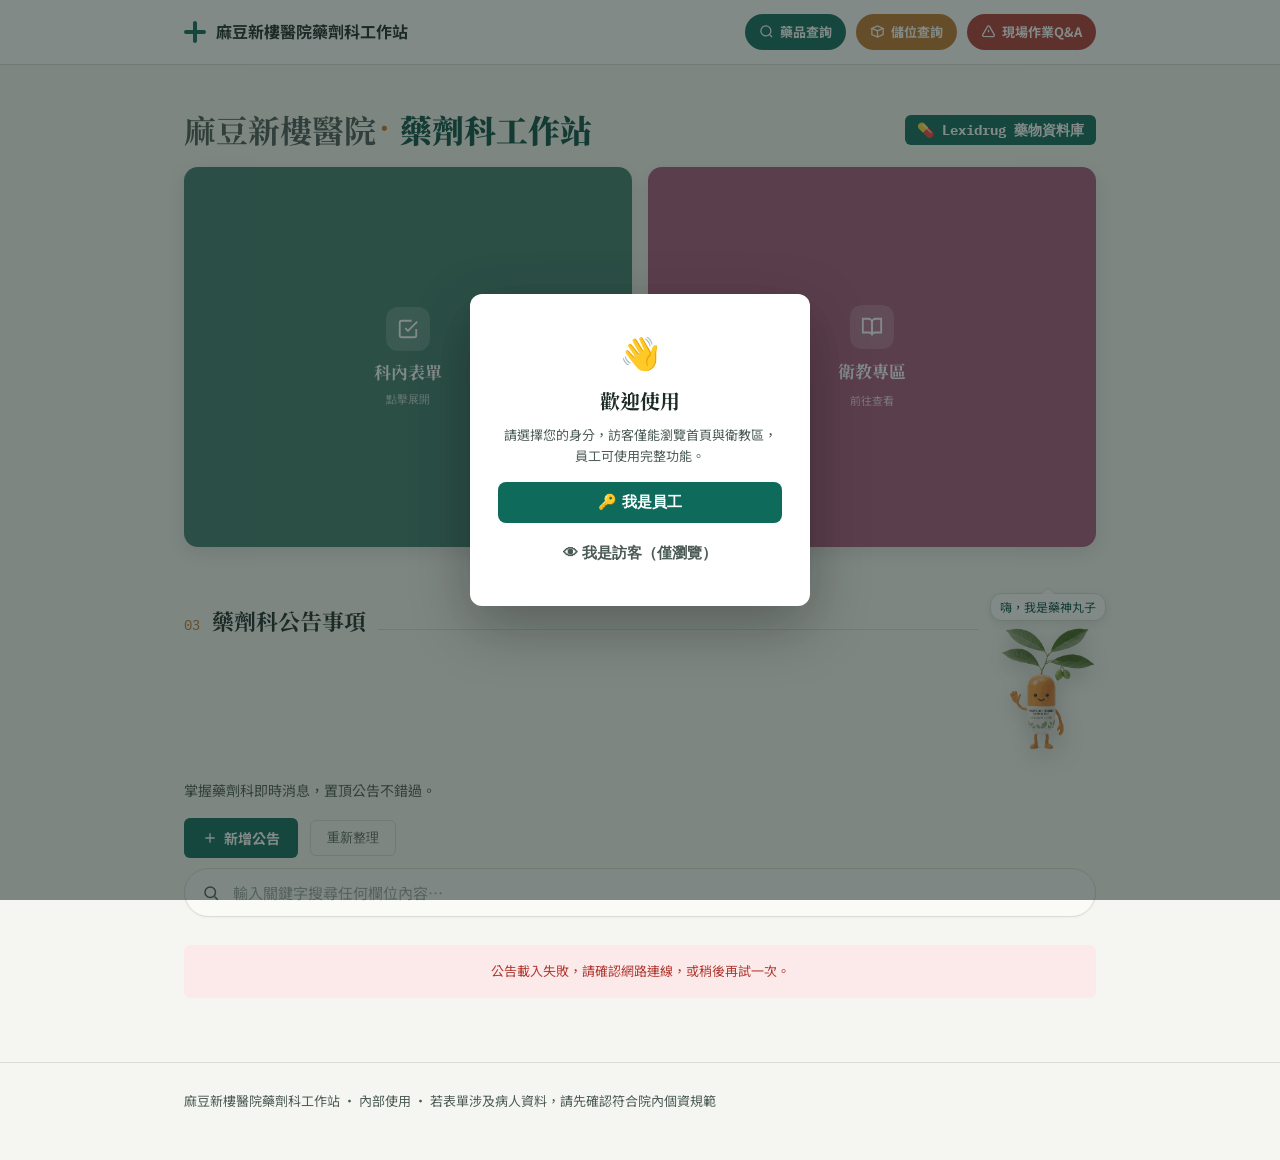
==== index.html @ 51553b19 "Add files via upload" ====
<!DOCTYPE html>
<html lang="zh-Hant">
<head>
<meta charset="UTF-8">
<meta name="viewport" content="width=device-width, initial-scale=1.0">
<meta name="format-detection" content="telephone=no, date=no, address=no, email=no, url=no">
<title>麻豆新樓醫院藥劑科工作站</title>
<link rel="stylesheet" href="styles.css">
<link rel="manifest" href="manifest.json">
<meta name="theme-color" content="#0A4F44">
<link rel="apple-touch-icon" href="images/apple-touch-icon.png">
<meta name="apple-mobile-web-app-capable" content="yes">
<meta name="apple-mobile-web-app-status-bar-style" content="black-translucent">
<meta name="apple-mobile-web-app-title" content="藥劑科工作站">
<style>
  .fda-marquee{
    display:flex; align-items:center; gap:12px;
    background:#fdecea; border:1px solid #f3b7ae; border-radius:8px;
    padding:8px 14px; margin:10px 0 4px; overflow:hidden;
  }
  .fda-marquee-label{
    flex:0 0 auto; font-weight:700; color:#b3261e; font-size:13px; white-space:nowrap;
  }
  .fda-marquee-track{
    flex:1 1 auto; overflow:hidden; position:relative; height:20px;
  }
  .fda-marquee-track ul{
    position:absolute; top:0; left:0; margin:0; padding:0; list-style:none;
    display:flex; gap:48px; white-space:nowrap;
    animation:fda-marquee-scroll 40s linear infinite;
  }
  .fda-marquee-track:hover ul{ animation-play-state:paused; }
  .fda-marquee-track ul li a{
    color:#8a1c17; text-decoration:none; font-size:13px;
  }
  .fda-marquee-track ul li a:hover{ text-decoration:underline; }
  @keyframes fda-marquee-scroll{
    from{ transform:translateX(0); }
    to{ transform:translateX(-50%); }
  }
</style>
</head>
<body>

<header class="topbar">
  <div class="wrap">
    <a class="brand" href="index.html"><span class="cross"></span>麻豆新樓醫院藥劑科工作站</a>
    <span id="staff-greeting-slot" class="staff-greeting" style="display:none;"></span>
    <div class="header-actions">
      <a class="drug-quicklink" id="btn-drug-lookup" href="https://rt01.sinlau.org.tw/sinlau/pgm/slh-out-mq/" target="_blank" rel="noopener">
        <svg viewBox="0 0 24 24" fill="none" stroke="currentColor" stroke-width="2"><circle cx="11" cy="11" r="8"/><path d="m21 21-4.3-4.3"/></svg>
        藥品查詢
      </a>
      <a class="drug-quicklink is-storage" id="btn-storage" href="storage.html">
        <svg viewBox="0 0 24 24" fill="none" stroke="currentColor" stroke-width="2"><path d="M3 7l9-4 9 4-9 4-9-4z"/><path d="M3 7v10l9 4 9-4V7"/><path d="M12 11v10"/></svg>
        儲位查詢
      </a>
      <a class="drug-quicklink is-abnormal" id="btn-abnormal" href="abnormal.html">
        <svg viewBox="0 0 24 24" fill="none" stroke="currentColor" stroke-width="2"><path d="M12 9v4M12 17h.01M10.3 3.9 2.9 17a2 2 0 0 0 1.7 3h14.8a2 2 0 0 0 1.7-3L13.7 3.9a2 2 0 0 0-3.4 0z"/></svg>
        現場作業Q&A
      </a>
    </div>
  </div>
</header>

<main>

  <div class="wrap">
    <section class="hero-simple">
      <div class="hero-row">
        <h1><span class="hero-hospital">麻豆新樓醫院</span><span class="hero-dept">藥劑科工作站</span></h1>
        <a class="visit-counter" href="https://online.lexi.com/lco/action/home" target="_blank" rel="noopener" style="text-decoration:none;">
          <span class="visit-count-badge">💊 Lexidrug 藥物資料庫</span>
        </a>
      </div>
    </section>

    <!-- ============ FDA藥品安全資訊跑馬燈 ============
         資料來源：Google試算表（Apps Script定期抓取FDA網站）→ 發布到網路的CSV
         抓不到資料時整條跑馬燈會自動隱藏，不影響網站其他功能 -->
    <div class="fda-marquee" id="fda-marquee" style="display:none;">
      <span class="fda-marquee-label">⚠️ 藥品安全資訊</span>
      <div class="fda-marquee-track" id="fda-marquee-track"></div>
    </div>

    <!-- ============ 兩個方塊：科內表單／衛教專區 ============ -->
    <div class="tile-row">
      <button class="tile tile-forms" type="button" data-target="panel-forms" aria-expanded="false" data-requires-auth="true">
        <span class="tile-icon">
          <svg viewBox="0 0 24 24" fill="none" stroke="currentColor" stroke-width="2"><path d="M9 11l3 3L22 4M21 12v7a2 2 0 0 1-2 2H5a2 2 0 0 1-2-2V5a2 2 0 0 1 2-2h11"/></svg>
        </span>
        <span class="tile-title">科內表單</span>
        <span class="tile-hint">點擊展開</span>
      </button>

      <a class="tile tile-edu" href="education.html">
        <span class="tile-icon">
          <svg viewBox="0 0 24 24" fill="none" stroke="currentColor" stroke-width="2"><path d="M2 3h6a4 4 0 0 1 4 4v14a3 3 0 0 0-3-3H2z"/><path d="M22 3h-6a4 4 0 0 0-4 4v14a3 3 0 0 1 3-3h7z"/></svg>
        </span>
        <span class="tile-title">衛教專區</span>
        <span class="tile-hint">前往查看</span>
      </a>
    </div>

    <!-- 表單展開內容 -->
    <div class="tile-panel" id="panel-forms">
      <div class="grid">

        <div class="label-card has-log">
          <div class="icon">
            <svg viewBox="0 0 24 24" fill="none" stroke="currentColor" stroke-width="2"><path d="M21 11.5a8.38 8.38 0 0 1-.9 3.8 8.5 8.5 0 0 1-7.6 4.7 8.38 8.38 0 0 1-3.8-.9L3 21l1.9-5.7a8.38 8.38 0 0 1-.9-3.8 8.5 8.5 0 0 1 4.7-7.6 8.38 8.38 0 0 1 3.8-.9h.5a8.48 8.48 0 0 1 8 8v.5z"/></svg>
          </div>
          <div class="code">RX-01</div>
          <h3>藥物諮詢紀錄表</h3>
          <p>同仁提供用藥諮詢後填寫，記錄諮詢對象、問題與回覆內容。</p>
          <div class="card-actions">
            <a class="go" href="https://forms.gle/pDDAyk1dwJnCvHm78" target="_blank" rel="noopener">前往填寫
              <svg viewBox="0 0 24 24" fill="none" stroke="currentColor" stroke-width="2"><path d="M5 12h14M13 5l7 7-7 7"/></svg>
            </a>
            <a class="go go-log" href="log-consult.html">查看紀錄
              <svg viewBox="0 0 24 24" fill="none" stroke="currentColor" stroke-width="2"><path d="M9 18l6-6-6-6"/></svg>
            </a>
          </div>
        </div>

        <div class="label-card is-alert has-log">
          <div class="icon">
            <svg viewBox="0 0 24 24" fill="none" stroke="currentColor" stroke-width="2"><path d="M12 9v4M12 17h.01M10.3 3.9 2.9 17a2 2 0 0 0 1.7 3h14.8a2 2 0 0 0 1.7-3L13.7 3.9a2 2 0 0 0-3.4 0z"/></svg>
          </div>
          <div class="code">RX-02</div>
          <h3>調劑錯誤紀錄表</h3>
          <p>發生調劑錯誤或近似錯誤時填寫，作為根因分析與品質改善依據。</p>
          <div class="card-actions">
            <a class="go" href="https://forms.gle/5qyMzTSzCH9EYGpR9" target="_blank" rel="noopener">前往填寫
              <svg viewBox="0 0 24 24" fill="none" stroke="currentColor" stroke-width="2"><path d="M5 12h14M13 5l7 7-7 7"/></svg>
            </a>
            <a class="go go-log" href="log-error.html">查看紀錄
              <svg viewBox="0 0 24 24" fill="none" stroke="currentColor" stroke-width="2"><path d="M9 18l6-6-6-6"/></svg>
            </a>
          </div>
        </div>

        <div class="label-card has-log">
          <div class="icon">
            <svg viewBox="0 0 24 24" fill="none" stroke="currentColor" stroke-width="2"><path d="M9 11l3 3L22 4M21 12v7a2 2 0 0 1-2 2H5a2 2 0 0 1-2-2V5a2 2 0 0 1 2-2h11"/></svg>
          </div>
          <div class="code">RX-03</div>
          <h3>5S 查核表</h3>
          <p>整理、整頓、清掃、清潔、素養每週稽核，逐項打勾並留下缺失紀錄。</p>
          <div class="card-actions">
            <a class="go" href="https://script.google.com/macros/s/AKfycbyfIEH6deOB7LDo4VHco4_-dnujfGDbv1u-muvNf2UWjcwqGm9yecFdCjzBj5H1OMlKfQ/exec" target="_blank" rel="noopener">前往填寫
              <svg viewBox="0 0 24 24" fill="none" stroke="currentColor" stroke-width="2"><path d="M5 12h14M13 5l7 7-7 7"/></svg>
            </a>
            <a class="go go-log" href="log-5s.html">查看紀錄
              <svg viewBox="0 0 24 24" fill="none" stroke="currentColor" stroke-width="2"><path d="M9 18l6-6-6-6"/></svg>
            </a>
            <a class="go go-admin" href="https://script.google.com/macros/s/AKfycbyfIEH6deOB7LDo4VHco4_-dnujfGDbv1u-muvNf2UWjcwqGm9yecFdCjzBj5H1OMlKfQ/exec?page=admin" target="_blank" rel="noopener">🖼️ 管理區域圖</a>
          </div>
        </div>

        <div class="label-card has-log">
          <div class="icon">
            <svg viewBox="0 0 24 24" fill="none" stroke="currentColor" stroke-width="2"><path d="M12 9v4M12 17h.01M10.3 3.9 2.9 17a2 2 0 0 0 1.7 3h14.8a2 2 0 0 0 1.7-3L13.7 3.9a2 2 0 0 0-3.4 0z"/></svg>
          </div>
          <div class="code">RX-04</div>
          <h3>疑義處方 PBL</h3>
          <p>發現疑義處方時填寫，記錄問題描述、與醫師討論過程及最終處理結果。</p>
          <div class="card-actions">
            <a class="go" href="https://forms.gle/PiHuKXTNsipkLEkXA" target="_blank" rel="noopener">前往填寫
              <svg viewBox="0 0 24 24" fill="none" stroke="currentColor" stroke-width="2"><path d="M5 12h14M13 5l7 7-7 7"/></svg>
            </a>
            <a class="go go-log" href="log-pbl.html">查看紀錄
              <svg viewBox="0 0 24 24" fill="none" stroke="currentColor" stroke-width="2"><path d="M9 18l6-6-6-6"/></svg>
            </a>
          </div>
        </div>

      </div>

      <div class="forms-panel-footer" style="text-align:center; margin-top:14px;">
        <a class="go go-admin" href="https://script.google.com/macros/s/AKfycbwIgwywg7ecUkvuBiqOk8c4w8ueBPYk27EouqIHkrRSG7Ze8Z6B1mpn-c28BsjClh1C/exec" target="_blank" rel="noopener">📊 月報管理</a>
      </div>
    </div>

    <!-- ============ 藥劑科公告事項（全院共享，時間序） ============ -->
    <section class="announce">
      <div class="section-head">
        <span class="num">03</span>
        <h2>藥劑科公告事項</h2>
        <span class="rule"></span>
        <div class="mascot-float" id="mascot-float">
          <span class="mascot-speech">嗨，我是藥神丸子</span>
          <img id="mascot-img" src="images/yao-shen-wan.png" alt="藥神丸吉祥物，點一下跟我打招呼" loading="lazy" role="button" tabindex="0">
        </div>
      </div>

      <p class="announce-tagline">掌握藥劑科即時消息，置頂公告不錯過。<span class="announce-stats" id="announce-stats"></span></p>

      <div class="announce-actions">
        <a class="announce-add-btn" href="https://forms.gle/kUX38uAgRRcqjGCy5" target="_blank" rel="noopener">
          <svg viewBox="0 0 24 24" fill="none" stroke="currentColor" stroke-width="2"><path d="M12 5v14M5 12h14"/></svg>
          新增公告
        </a>
        <button class="announce-refresh" id="announce-refresh" type="button">重新整理</button>
      </div>

      <div class="announce-search-wrap">
        <svg class="announce-search-icon" viewBox="0 0 24 24" fill="none" stroke="currentColor" stroke-width="2" aria-hidden="true"><circle cx="11" cy="11" r="7"/><path d="m21 21-4.3-4.3"/></svg>
        <input type="text" class="announce-search-input" id="announce-search" placeholder="輸入關鍵字搜尋任何欄位內容…" autocomplete="off" aria-label="搜尋公告">
        <button type="button" class="announce-search-clear" id="announce-search-clear" aria-label="清除搜尋" style="display:none;">
          <svg viewBox="0 0 24 24" fill="none" stroke="currentColor" stroke-width="2"><path d="M18 6 6 18M6 6l12 12"/></svg>
        </button>
      </div>
      <p class="announce-search-result" id="announce-search-result" style="display:none;"></p>

      <div class="announce-list" id="announce-list"></div>
      <div class="announce-toggle-wrap" id="announce-toggle-wrap"></div>
      <div class="announce-ended-wrap" id="announce-ended-wrap"></div>
      <p class="announce-empty" id="announce-empty" style="display:none;">目前還沒有公告。</p>
      <p class="announce-error" id="announce-error" style="display:none;">公告載入失敗，請確認網路連線，或稍後再試一次。</p>
    </section>

  </div>

</main>

<div class="edu-lightbox" id="edu-lightbox" role="dialog" aria-modal="true" aria-hidden="true">
  <button type="button" class="edu-lightbox-close" id="edu-lightbox-close" aria-label="關閉放大圖片">
    <svg viewBox="0 0 24 24" fill="none" stroke="currentColor" stroke-width="2"><path d="M18 6 6 18M6 6l12 12"/></svg>
  </button>
  <img id="edu-lightbox-img" src="" alt="">
</div>

<div class="announce-modal" id="announce-modal" role="dialog" aria-modal="true" aria-hidden="true">
  <div class="announce-modal-card">
    <button type="button" class="announce-modal-close" id="announce-modal-close" aria-label="關閉">
      <svg viewBox="0 0 24 24" fill="none" stroke="currentColor" stroke-width="2"><path d="M18 6 6 18M6 6l12 12"/></svg>
    </button>
    <span class="announce-modal-pin" id="announce-modal-pin" style="display:none;">📌 置頂</span>
    <div class="announce-modal-date" id="announce-modal-date"></div>
    <h3 class="announce-modal-title" id="announce-modal-title"></h3>
    <p class="announce-modal-body" id="announce-modal-body"></p>
    <div class="announce-modal-attachments" id="announce-modal-attachments"></div>
  </div>
</div>

<footer>
  <div class="wrap">麻豆新樓醫院藥劑科工作站 · 內部使用 · 若表單涉及病人資料，請先確認符合院內個資規範</div>
</footer>

<script src="auth.js"></script>
<script>
showEntryGate();
</script>
<script>
document.querySelectorAll('.tile[data-target]').forEach(function(tile){
  tile.addEventListener('click', function(){
    function openThisPanel(){
      var targetId = tile.getAttribute('data-target');
      var panel = document.getElementById(targetId);
      var isOpen = panel.classList.contains('is-open');
      document.querySelectorAll('.tile-panel').forEach(function(p){ p.classList.remove('is-open'); });
      document.querySelectorAll('.tile').forEach(function(t){ t.setAttribute('aria-expanded','false'); t.classList.remove('is-active'); });
      if(!isOpen){
        panel.classList.add('is-open');
        tile.setAttribute('aria-expanded','true');
        tile.classList.add('is-active');
      }
    }
    if(tile.getAttribute('data-requires-auth') === 'true'){
      requireStaffAuth(openThisPanel);
    }else{
      openThisPanel();
    }
  });
});

/* 頂部三個快捷按鈕（藥品查詢／儲位查詢／現場作業Q&A）都需要通行碼 */
['btn-drug-lookup','btn-storage','btn-abnormal'].forEach(function(id){
  var el = document.getElementById(id);
  if(!el) return;
  el.addEventListener('click', function(e){
    e.preventDefault();
    var href = el.getAttribute('href');
    var target = el.getAttribute('target');
    requireStaffAuth(function(){
      if(target === '_blank'){
        window.open(href, '_blank', 'noopener');
      }else{
        window.location.href = href;
      }
    });
  });
});

/* ============================================================
   藥劑科公告事項（全院共享版）
   ------------------------------------------------------------
   資料來源：Google 表單 → 自動產生的 Google 試算表 → 發布到網路的 CSV
   設定方式請見 README「維護藥劑科公告事項」章節
   ============================================================ */

var ANNOUNCE_CSV_URL = "https://docs.google.com/spreadsheets/d/e/2PACX-1vSDyDx-xoyDZ55NYAEzU8YfJwhbmt_ZHFH7mxtEZtGibYsZeLBYc2nIyaOr36boyk1dZLtxMSLAFSWJ/pub?output=csv";

function parseCSV(text){
  var rows = [];
  var row = [];
  var field = '';
  var inQuotes = false;
  for(var i = 0; i < text.length; i++){
    var c = text[i];
    if(inQuotes){
      if(c === '"'){
        if(text[i+1] === '"'){ field += '"'; i++; }
        else{ inQuotes = false; }
      }else{
        field += c;
      }
    }else{
      if(c === '"'){ inQuotes = true; }
      else if(c === ','){ row.push(field); field = ''; }
      else if(c === '\n'){ row.push(field); rows.push(row); row = []; field = ''; }
      else if(c === '\r'){ /* skip */ }
      else{ field += c; }
    }
  }
  if(field.length > 0 || row.length > 0){ row.push(field); rows.push(row); }
  return rows.filter(function(r){ return r.some(function(cell){ return cell.trim() !== ''; }); });
}

function escapeHtml(str){
  return String(str).replace(/[&<>"']/g, function(s){
    return {'&':'&amp;','<':'&lt;','>':'&gt;','"':'&quot;',"'":'&#39;'}[s];
  });
}

/* Google 表單的時間戳記格式為「2026/7/11 下午 4:17:41」，
   JavaScript 內建的 Date 解析看不懂中文的上午/下午，會直接判定成無效日期。
   這個函式專門處理這種格式，回傳可以用來比較大小的毫秒數；若格式不符，退回原生解析當備援。 */
function parseZhTimestamp(str){
  if(!str) return 0;
  var s = String(str).trim();
  var m = s.match(/^(\d{4})\/(\d{1,2})\/(\d{1,2})\s+(上午|下午)\s*(\d{1,2}):(\d{2}):(\d{2})$/);
  if(m){
    var year = +m[1], month = +m[2], day = +m[3], ampm = m[4];
    var hour = +m[5], min = +m[6], sec = +m[7];
    if(ampm === '下午' && hour < 12) hour += 12;
    if(ampm === '上午' && hour === 12) hour = 0;
    return new Date(year, month - 1, day, hour, min, sec).getTime();
  }
  var fallback = new Date(s).getTime();
  return isNaN(fallback) ? 0 : fallback;
}

function formatTimestamp(raw){
  var ms = parseZhTimestamp(raw);
  if(!ms) return raw;
  var d = new Date(ms);
  var y = d.getFullYear();
  var m = String(d.getMonth()+1).padStart(2,'0');
  var day = String(d.getDate()).padStart(2,'0');
  var hh = String(d.getHours()).padStart(2,'0');
  var mm = String(d.getMinutes()).padStart(2,'0');
  return y+'/'+m+'/'+day+' '+hh+':'+mm;
}

function renderAnnouncements(rows){
  var listEl = document.getElementById('announce-list');
  var emptyEl = document.getElementById('announce-empty');
  var errorEl = document.getElementById('announce-error');
  var toggleWrap = document.getElementById('announce-toggle-wrap');
  errorEl.style.display = 'none';

  // 用欄位標題文字動態找出每一欄的位置，不依賴固定順序，
  // 這樣以後表單題目順序被調整，網站也不會抓錯資料。
  var headerRow = rows[0] || [];
  function findCol(keyword, fallbackIndex){
    for(var i = 0; i < headerRow.length; i++){
      if((headerRow[i] || '').indexOf(keyword) > -1) return i;
    }
    return fallbackIndex;
  }
  var colTitle = findCol('標題', 1);
  var colBody = findCol('內容', 2);
  var colPinned = findCol('置頂', 3);
  var colAttachment = (function(){
    for(var i = 0; i < headerRow.length; i++){
      var h = headerRow[i] || '';
      // 「上傳檔案或圖片」這種欄位才是真正存放連結的欄位；
      // 「需要上傳檔案或圖片嗎？」只是是非題，要排除掉（用「嗎」字判斷）。
      if((h.indexOf('附件') > -1 || h.indexOf('檔案') > -1 || h.indexOf('圖片') > -1) && h.indexOf('嗎') === -1){
        return i;
      }
    }
    return 4;
  })();
  var colEnded = findCol('結束', -1);

  var dataRows = rows.slice(1);
  var items = dataRows.map(function(r){
    var pinRaw = (r[colPinned] || '').trim();
    var isPinned = pinRaw === '是' || pinRaw.toLowerCase() === 'yes' || pinRaw.toLowerCase() === 'true';
    var attachmentRaw = (r[colAttachment] || '').trim();
    // 結束公告是打勾題，Google表單勾選後會存成選項文字（非空字串），沒勾就是空白
    var isEnded = colEnded > -1 && (r[colEnded] || '').trim() !== '';
    // 搜尋用文字：把這一列所有欄位（含表單裡任何額外欄位）都串起來，
    // 這樣「搜尋任何欄位內容」才是真的涵蓋整列資料，不只有標題跟內容。
    var searchText = r.join(' ').toLowerCase();
    return { ts: r[0] || '', title: r[colTitle] || '', body: r[colBody] || '', pinned: isPinned, attachment: attachmentRaw, ended: isEnded, searchText: searchText };
  }).filter(function(item){ return item.title.trim() !== ''; });

  items.sort(function(a,b){
    if(a.pinned !== b.pinned) return a.pinned ? -1 : 1;
    return parseZhTimestamp(b.ts) - parseZhTimestamp(a.ts);
  });

  // allItems 保留完整、未過濾的清單：彈窗放大功能是靠這份清單的索引找資料，
  // 不管目前搜尋框有沒有在過濾畫面上顯示的卡片，索引都要對得上這份清單。
  window.ANNOUNCE_ITEMS = items;

  if(items.length === 0){
    listEl.innerHTML = '';
    emptyEl.style.display = 'block';
    toggleWrap.innerHTML = '';
    var endedWrapElEmpty = document.getElementById('announce-ended-wrap');
    if(endedWrapElEmpty) endedWrapElEmpty.innerHTML = '';
    var statsElEmpty = document.getElementById('announce-stats');
    if(statsElEmpty) statsElEmpty.textContent = '';
    var searchResultElEmpty = document.getElementById('announce-search-result');
    if(searchResultElEmpty) searchResultElEmpty.style.display = 'none';
    return;
  }
  emptyEl.style.display = 'none';

  applyAnnounceSearch();
}

/* 依目前搜尋框關鍵字，從完整清單(window.ANNOUNCE_ITEMS)過濾後重新畫出公告列表。
   搜尋框變動、或每次重新整理拿到新資料後，都會呼叫這個函式。 */
function applyAnnounceSearch(){
  var allItems = window.ANNOUNCE_ITEMS || [];
  var searchInput = document.getElementById('announce-search');
  var clearBtn = document.getElementById('announce-search-clear');
  var resultEl = document.getElementById('announce-search-result');
  var keyword = searchInput ? searchInput.value.trim().toLowerCase() : '';

  if(clearBtn) clearBtn.style.display = keyword ? 'inline-flex' : 'none';

  var items = keyword === '' ? allItems : allItems.filter(function(i){ return i.searchText.indexOf(keyword) > -1; });

  if(resultEl){
    if(keyword === ''){
      resultEl.style.display = 'none';
    }else{
      resultEl.style.display = 'block';
      resultEl.textContent = items.length > 0 ? ('找到 ' + items.length + ' 則符合「' + searchInput.value.trim() + '」的公告') : ('沒有找到符合「' + searchInput.value.trim() + '」的公告');
    }
  }

  var listEl = document.getElementById('announce-list');
  var toggleWrap = document.getElementById('announce-toggle-wrap');
  var endedWrapEl = document.getElementById('announce-ended-wrap');
  if(items.length === 0){
    listEl.innerHTML = '';
    toggleWrap.innerHTML = '';
    if(endedWrapEl) endedWrapEl.innerHTML = '';
    return;
  }
  renderAnnounceList(items, keyword !== '');
}

/* 實際畫出公告卡片、展開按鈕、已結束公告區塊。
   items 是「目前要顯示」的清單（可能是全部，也可能是搜尋後過濾的結果），
   但每張卡片的 data-announce-index 一律用 window.ANNOUNCE_ITEMS（完整清單）的索引，
   這樣點卡片放大時，openAnnounceModal 才找得到正確的那一則。 */
function renderAnnounceList(items, isSearching){
  var allItems = window.ANNOUNCE_ITEMS || items;
  var listEl = document.getElementById('announce-list');
  var toggleWrap = document.getElementById('announce-toggle-wrap');

  var statsEl = document.getElementById('announce-stats');
  if(statsEl && !isSearching){
    var pinnedCount = items.filter(function(i){ return i.pinned; }).length;
    statsEl.textContent = '共' + items.length + '則、置頂' + pinnedCount + '則';
  }

  // 搜尋時直接把符合的結果全部顯示出來（不分頁），方便找到就好；
  // 沒有在搜尋時才維持原本「只顯示前10則＋顯示全部按鈕」的邏輯。
  var LIMIT = 10;
  var activeItems = items.filter(function(i){ return !i.ended; });
  var endedItems = items.filter(function(i){ return i.ended; });
  var visibleItems = isSearching ? activeItems : activeItems.slice(0, LIMIT);
  var hiddenItems = isSearching ? [] : activeItems.slice(LIMIT);

  /* 從 Google 雲端硬碟分享連結取出檔案 ID，轉換成縮圖網址 */
  function driveFileId(url){
    var m = url.match(/[?&]id=([a-zA-Z0-9_-]+)/) || url.match(/\/file\/d\/([a-zA-Z0-9_-]+)/);
    return m ? m[1] : null;
  }

  function attachmentHtml(attachment){
    if(!attachment) return '';
    var links = attachment.split(',').map(function(s){ return s.trim(); }).filter(function(s){ return s !== ''; });
    if(links.length === 0) return '';

    var linksHtml = links.map(function(url, i){
      var label = links.length > 1 ? ('📎 附件 ' + (i + 1)) : '📎 查看附件';
      var fileId = driveFileId(url);
      if(!fileId){
        return '<a href="' + escapeHtml(url) + '" target="_blank" rel="noopener" class="announce-attachment">' + label + '</a>';
      }
      var thumbUrl = 'https://drive.google.com/thumbnail?id=' + fileId + '&sz=w800';
      // 先嘗試當圖片縮圖顯示；如果載入失敗（代表不是圖片檔），onerror 會呼叫 handleAttachmentImgError 換成原本的「查看附件」按鈕
      return '<span class="announce-attachment-wrap">' +
        '<img src="' + escapeHtml(thumbUrl) + '" alt="公告附件圖片，點擊放大" class="announce-attachment-thumb" loading="lazy" ' +
          'data-fallback-url="' + escapeHtml(url) + '" data-fallback-label="' + escapeHtml(label) + '" ' +
          'onerror="handleAttachmentImgError(this)">' +
      '</span>';
    }).join('');
    return '<div class="announce-attachments">' + linksHtml + '</div>';
  }

  function handleAttachmentImgError(img){
    var url = img.getAttribute('data-fallback-url');
    var label = img.getAttribute('data-fallback-label');
    var a = document.createElement('a');
    a.href = url;
    a.target = '_blank';
    a.rel = 'noopener';
    a.className = 'announce-attachment';
    a.textContent = label;
    var wrap = img.closest('.announce-attachment-wrap');
    (wrap || img).replaceWith(a);
  }
  // 讓這兩個函式可以被 inline onerror 屬性、以及公告放大彈窗的程式碼呼叫到
  window.attachmentHtml = attachmentHtml;
  window.handleAttachmentImgError = handleAttachmentImgError;

  function itemHtml(item, idx){
    return '<div class="announce-item' + (item.pinned ? ' is-pinned' : '') + (item.ended ? ' is-ended' : '') + '" data-announce-index="' + idx + '" tabindex="0" role="button" aria-label="點擊查看完整公告內容">' +
      (item.pinned ? '<span class="announce-pin-badge">📌 置頂</span>' : '') +
      (item.ended ? '<span class="announce-ended-badge">已結束</span>' : '') +
      '<div class="announce-date">' + formatTimestamp(item.ts) + '</div>' +
      '<div class="announce-title">' + escapeHtml(item.title) + '</div>' +
      (item.body ? '<div class="announce-body">' + escapeHtml(item.body) + '</div>' : '') +
      attachmentHtml(item.attachment) +
    '</div>';
  }

  listEl.innerHTML = visibleItems.map(function(item){ return itemHtml(item, allItems.indexOf(item)); }).join('') +
    (hiddenItems.length > 0 ? '<div class="announce-hidden" id="announce-hidden">' + hiddenItems.map(function(item){ return itemHtml(item, allItems.indexOf(item)); }).join('') + '</div>' : '');

  if(hiddenItems.length > 0){
    toggleWrap.innerHTML = '<button class="announce-toggle" id="announce-toggle-btn" type="button">顯示全部 ' + activeItems.length + ' 則公告</button>';
    document.getElementById('announce-toggle-btn').addEventListener('click', function(){
      var hiddenEl = document.getElementById('announce-hidden');
      var isOpen = hiddenEl.classList.contains('is-open');
      hiddenEl.classList.toggle('is-open');
      this.textContent = isOpen ? ('顯示全部 ' + activeItems.length + ' 則公告') : '收合公告';
    });
  }else{
    toggleWrap.innerHTML = '';
  }

  var endedWrapEl = document.getElementById('announce-ended-wrap');
  if(endedWrapEl){
    if(endedItems.length > 0){
      endedWrapEl.innerHTML =
        '<button class="announce-toggle announce-toggle-ended" id="announce-ended-btn" type="button">顯示已結束的公告（' + endedItems.length + ' 則）</button>' +
        '<div class="announce-ended-list" id="announce-ended-list">' +
          endedItems.map(function(item){ return itemHtml(item, allItems.indexOf(item)); }).join('') +
        '</div>';
      document.getElementById('announce-ended-btn').addEventListener('click', function(){
        var endedListEl = document.getElementById('announce-ended-list');
        var isOpen = endedListEl.classList.contains('is-open');
        endedListEl.classList.toggle('is-open');
        this.textContent = isOpen ? ('顯示已結束的公告（' + endedItems.length + ' 則）') : '收合已結束的公告';
      });
    }else{
      endedWrapEl.innerHTML = '';
    }
  }
}

function loadAnnouncements(){
  var listEl = document.getElementById('announce-list');
  var errorEl = document.getElementById('announce-error');
  var emptyEl = document.getElementById('announce-empty');

  if(!ANNOUNCE_CSV_URL || ANNOUNCE_CSV_URL.indexOf('REPLACE_WITH') === 0){
    emptyEl.style.display = 'none';
    listEl.innerHTML = '';
    errorEl.textContent = '尚未設定公告資料來源，請依 README 說明完成 Google 表單與試算表設定。';
    errorEl.style.display = 'block';
    return;
  }

  fetch(ANNOUNCE_CSV_URL + (ANNOUNCE_CSV_URL.indexOf('?') > -1 ? '&' : '?') + '_=' + Date.now())
    .then(function(res){
      if(!res.ok) throw new Error('network');
      return res.text();
    })
    .then(function(text){
      renderAnnouncements(parseCSV(text));
    })
    .catch(function(){
      listEl.innerHTML = '';
      emptyEl.style.display = 'none';
      errorEl.style.display = 'block';
    });
}

document.getElementById('announce-refresh').addEventListener('click', loadAnnouncements);
loadAnnouncements();

/* 公告搜尋欄：輸入時即時過濾（用短暫延遲避免每打一個字就重畫整個列表） */
(function(){
  var searchInput = document.getElementById('announce-search');
  var clearBtn = document.getElementById('announce-search-clear');
  if(!searchInput) return;
  var debounceTimer = null;
  searchInput.addEventListener('input', function(){
    clearTimeout(debounceTimer);
    debounceTimer = setTimeout(applyAnnounceSearch, 150);
  });
  if(clearBtn){
    clearBtn.addEventListener('click', function(){
      searchInput.value = '';
      applyAnnounceSearch();
      searchInput.focus();
    });
  }
})();

/* 公告附件縮圖：點擊可以放大檢視，點空白處／關閉鈕／Esc 都能關閉 */
var eduLightbox = document.getElementById('edu-lightbox');
var eduLightboxImg = document.getElementById('edu-lightbox-img');
var eduLightboxClose = document.getElementById('edu-lightbox-close');

function openEduLightbox(img){
  eduLightboxImg.src = img.src;
  eduLightboxImg.alt = img.alt || '';
  eduLightbox.classList.add('is-open');
  eduLightbox.setAttribute('aria-hidden', 'false');
  document.body.style.overflow = 'hidden';
}
function closeEduLightbox(){
  eduLightbox.classList.remove('is-open');
  eduLightbox.setAttribute('aria-hidden', 'true');
  document.body.style.overflow = '';
  eduLightboxImg.src = '';
}

document.addEventListener('click', function(e){
  var img = e.target.closest('.announce-attachment-thumb');
  if(img){ openEduLightbox(img); }
});
eduLightboxClose.addEventListener('click', closeEduLightbox);
eduLightbox.addEventListener('click', function(e){
  if(e.target === eduLightbox){ closeEduLightbox(); }
});
document.addEventListener('keydown', function(e){
  if(e.key === 'Escape' && eduLightbox.classList.contains('is-open')){ closeEduLightbox(); }
});

/* 公告事項：點卡片可以放大看完整內容（點縮圖或查看附件連結時不觸發，維持原本行為） */
var announceModal = document.getElementById('announce-modal');
var announceModalClose = document.getElementById('announce-modal-close');

function openAnnounceModal(idx){
  var item = (window.ANNOUNCE_ITEMS || [])[idx];
  if(!item) return;
  document.getElementById('announce-modal-pin').style.display = item.pinned ? 'inline-flex' : 'none';
  document.getElementById('announce-modal-date').textContent = formatTimestamp(item.ts);
  document.getElementById('announce-modal-title').textContent = item.title;
  var bodyEl = document.getElementById('announce-modal-body');
  bodyEl.textContent = item.body || '';
  bodyEl.style.display = item.body ? 'block' : 'none';
  document.getElementById('announce-modal-attachments').innerHTML = attachmentHtmlForModal(item.attachment);
  announceModal.classList.add('is-open');
  announceModal.setAttribute('aria-hidden', 'false');
  document.body.style.overflow = 'hidden';
}
function closeAnnounceModal(){
  announceModal.classList.remove('is-open');
  announceModal.setAttribute('aria-hidden', 'true');
  document.body.style.overflow = '';
}
/* 彈窗裡的附件用原本網站已有的 attachmentHtml 邏輯（renderAnnouncements 內定義），
   這裡另外包一層以防該函式尚未定義（例如公告資料還沒載入完成） */
function attachmentHtmlForModal(attachment){
  return (window.attachmentHtml && attachment) ? window.attachmentHtml(attachment) : '';
}

document.addEventListener('click', function(e){
  if(e.target.closest('.announce-attachment-thumb, .announce-attachment')) return;
  var card = e.target.closest('.announce-item');
  if(card){ openAnnounceModal(+card.getAttribute('data-announce-index')); }
});
document.addEventListener('keydown', function(e){
  if(e.key === 'Enter' && document.activeElement && document.activeElement.classList.contains('announce-item')){
    openAnnounceModal(+document.activeElement.getAttribute('data-announce-index'));
  }
});
announceModalClose.addEventListener('click', closeAnnounceModal);
announceModal.addEventListener('click', function(e){
  if(e.target === announceModal){ closeAnnounceModal(); }
});
document.addEventListener('keydown', function(e){
  if(e.key === 'Escape' && announceModal.classList.contains('is-open')){ closeAnnounceModal(); }
});

/* 藥神丸子：點一下（或用鍵盤 Enter/空白鍵）搖擺一下打招呼 */
(function(){
  var mascotWrap = document.getElementById('mascot-float');
  var mascotImg = document.getElementById('mascot-img');
  if(!mascotWrap || !mascotImg) return;
  var mascotSpeechEl = mascotWrap.querySelector('.mascot-speech');
  var mascotMessages = ['嗨，我是藥神丸子','記得洗手，才安心 🧼','公告別忘了看一下喔','辛苦了，喝口水吧','按時吃藥，健康久久','有問題找我，別客氣'];
  var mascotMsgIndex = 0;
  function playWiggle(){
    mascotWrap.classList.remove('is-clicked');
    void mascotWrap.offsetWidth; /* 強制重新觸發動畫 */
    mascotWrap.classList.add('is-clicked');
    if(mascotSpeechEl){
      mascotMsgIndex = (mascotMsgIndex + 1) % mascotMessages.length;
      mascotSpeechEl.textContent = mascotMessages[mascotMsgIndex];
    }
  }
  mascotWrap.addEventListener('animationend', function(e){
    if(e.target === mascotImg) mascotWrap.classList.remove('is-clicked');
  });
  mascotImg.addEventListener('click', playWiggle);
  mascotImg.addEventListener('keydown', function(e){
    if(e.key === 'Enter' || e.key === ' '){
      e.preventDefault();
      playWiggle();
    }
  });
})();
</script>

<script>
/* FDA藥品安全資訊跑馬燈：讀取Apps Script發布的CSV，抓不到資料就整條隱藏 */
(function(){
  var FDA_CSV_URL = "https://docs.google.com/spreadsheets/d/e/2PACX-1vREd-6qpMumse0QFqi4CSqT9eUo0kupqvjzP-9ZZNTmhsttR--B8AI-y0pvilT92f_3ABldYbo-RO0i/pub?gid=406018548&single=true&output=csv";

  if(!FDA_CSV_URL || FDA_CSV_URL.indexOf('PUT_') === 0) return; // 還沒設定網址，先不執行

  fetch(FDA_CSV_URL)
    .then(function(res){ return res.text(); })
    .then(function(text){
      var items = parseFdaCsv(text);
      if(items.length === 0) return;

      var track = document.getElementById('fda-marquee-track');
      var itemsHtml = items.map(function(it){
        // FDA的連結是直接下載PDF/Word檔案，改用Google文件檢視器包一層，
        // 點擊後在瀏覽器分頁直接預覽內容，不用強制下載
        var viewerUrl = 'https://docs.google.com/gview?url=' + encodeURIComponent(it.link) + '&embedded=true';
        return '<li><a href="' + viewerUrl + '" target="_blank" rel="noopener">📌 ' +
               it.date + ' ' + escapeFdaHtml(it.title) + '</a></li>';
      }).join('');
      // 內容複製兩份，讓橫向捲動可以無縫接軌
      track.innerHTML = '<ul>' + itemsHtml + itemsHtml + '</ul>';
      document.getElementById('fda-marquee').style.display = 'flex';
    })
    .catch(function(){ /* 抓不到資料就維持隱藏，不影響網站其他功能 */ });

  function parseFdaCsv(text){
    var lines = text.trim().split(/\r?\n/);
    lines.shift(); // 跳過標題列（標題／連結／發布日期）
    return lines.map(function(line){
      var cols = splitFdaCsvLine(line);
      return { title: cols[0] || '', link: cols[1] || '', date: cols[2] || '' };
    }).filter(function(it){ return it.title && it.link; });
  }

  // 簡單CSV欄位拆解，處理欄位內容包含逗號、用雙引號包起來的情況
  function splitFdaCsvLine(line){
    var result = [];
    var cur = '';
    var inQuotes = false;
    for(var i = 0; i < line.length; i++){
      var c = line[i];
      if(c === '"'){
        inQuotes = !inQuotes;
      } else if(c === ',' && !inQuotes){
        result.push(cur);
        cur = '';
      } else {
        cur += c;
      }
    }
    result.push(cur);
    return result.map(function(s){ return s.trim(); });
  }

  function escapeFdaHtml(s){
    return String(s).replace(/&/g, '&amp;').replace(/</g, '&lt;').replace(/>/g, '&gt;');
  }
})();
</script>

<script src="pwa-register.js"></script>
</body>
</html>
---- styles.css ----
/* ============================================================
   藥劑科工作站 — 共用樣式
   設計語彙：取自藥品標籤（處方籤／藥瓶貼紙）的視覺元素
   ============================================================ */

@import url('https://fonts.googleapis.com/css2?family=Noto+Serif+TC:wght@600;700;900&family=Noto+Sans+TC:wght@400;500;700&family=IBM+Plex+Mono:wght@400;500;600&display=swap');

:root{
  --bg:        #F5F6F1;   /* 淡藥箱白綠 */
  --paper:     #FFFFFF;
  --ink:       #1C2B27;   /* 深藥十字綠黑 */
  --ink-soft:  #4B5A54;
  --teal:      #0E6B5C;   /* 藥局綠十字 */
  --teal-dark: #0A4F44;
  --amber:     #C1782E;   /* 藥瓶琥珀色 */
  --amber-soft:#F4E3CC;
  --alert:     #B23A34;   /* 錯誤紀錄專用警示色 */
  --line:      #D8DDD5;
  --shadow:    0 1px 2px rgba(28,43,39,0.06), 0 8px 24px rgba(28,43,39,0.06);
}

*{ box-sizing:border-box; }

html{ scroll-behavior:smooth; }

body{
  margin:0;
  background:var(--bg);
  color:var(--ink);
  font-family:'Noto Sans TC', sans-serif;
  line-height:1.6;
  -webkit-font-smoothing:antialiased;
}

.wrap{
  max-width:960px;
  margin:0 auto;
  padding:0 24px;
}

/* ---------- Top bar ---------- */
.topbar{
  border-bottom:1px solid var(--line);
  background:var(--paper);
}
.topbar .wrap{
  display:flex;
  align-items:center;
  justify-content:space-between;
  height:64px;
  gap:12px;
}
.staff-greeting{
  display:inline-flex;
  align-items:center;
  white-space:nowrap;
}
.staff-logout-btn{
  font-family:inherit;
  font-size:12px;
  font-weight:700;
  color:var(--teal-dark);
  background:var(--amber-soft);
  border:none;
  border-radius:999px;
  padding:4px 14px;
  cursor:pointer;
  transition:background .15s ease;
}
.staff-logout-btn:hover{ background:#EFD3A8; }
@media (max-width:640px){
  .topbar .wrap{ height:auto; padding-top:12px; padding-bottom:12px; flex-wrap:wrap; }
  .brand{ font-size:14px; }
}
.brand{
  display:flex;
  align-items:center;
  gap:10px;
  font-weight:700;
  color:var(--ink);
  text-decoration:none;
  font-size:16px;
}
.brand .cross{
  width:22px; height:22px;
  position:relative;
  flex:none;
}
.brand .cross::before,
.brand .cross::after{
  content:"";
  position:absolute;
  background:var(--teal);
  border-radius:2px;
}
.brand .cross::before{ left:9px; top:0; width:4px; height:22px; }
.brand .cross::after{ left:0; top:9px; width:22px; height:4px; }

.topnav a{
  color:var(--ink-soft);
  text-decoration:none;
  font-size:14px;
  margin-left:20px;
}
.topnav a:hover{ color:var(--teal-dark); }

.drug-quicklink{
  display:inline-flex;
  align-items:center;
  gap:6px;
  font-size:13px;
  font-weight:700;
  color:#fff;
  background:var(--teal);
  padding:8px 14px;
  border-radius:999px;
  text-decoration:none;
  white-space:nowrap;
  transition:background .15s ease;
}
.drug-quicklink svg{ width:15px; height:15px; }
.drug-quicklink:hover{ background:var(--teal-dark); }

.header-actions{
  display:flex;
  align-items:center;
  gap:10px;
  flex-wrap:wrap;
}
.drug-quicklink.is-storage{
  background:var(--amber);
}
.drug-quicklink.is-storage:hover{
  background:#a86018;
}
.drug-quicklink.is-abnormal{
  background:var(--alert);
}
.drug-quicklink.is-abnormal:hover{
  background:#8a2e29;
}

/* ---------- Hero（單行標題） ---------- */
.hero-simple{
  padding:44px 0 8px;
  text-align:center;
}
.hero-simple h1{
  font-family:'Noto Serif TC', serif;
  font-weight:900;
  font-size:clamp(20px,4.2vw,32px);
  line-height:1.3;
  margin:0;
  white-space:nowrap;
}
.hero-hospital{
  color:var(--ink-soft);
  font-weight:700;
  margin-right:10px;
  position:relative;
  padding-right:14px;
}
.hero-hospital::after{
  content:"·";
  position:absolute;
  right:0;
  top:0;
  color:var(--amber);
}
.hero-dept{
  color:var(--teal-dark);
}
@media (max-width:480px){
  .hero-simple h1{ white-space:normal; }
  .hero-hospital{ display:block; margin:0 0 2px; padding-right:0; }
  .hero-hospital::after{ display:none; }
}

/* ---------- Hero（drugs.html / education.html 共用） ---------- */
.hero{
  padding:64px 0 32px;
}
.eyebrow{
  display:inline-flex;
  align-items:center;
  gap:8px;
  font-family:'IBM Plex Mono', monospace;
  font-size:12px;
  letter-spacing:.08em;
  color:var(--teal-dark);
  background:var(--amber-soft);
  border:1px dashed var(--amber);
  padding:4px 10px;
  border-radius:4px;
}
h1{
  font-family:'Noto Serif TC', serif;
  font-weight:900;
  font-size:clamp(30px,5vw,46px);
  line-height:1.3;
  margin:18px 0 10px;
}
.lede{
  color:var(--ink-soft);
  font-size:17px;
  max-width:56ch;
  margin:0 0 8px;
}

/* ---------- Section heading ---------- */
.section-head{
  display:flex;
  align-items:baseline;
  gap:12px;
  margin:56px 0 20px;
}
.section-head .num{
  font-family:'IBM Plex Mono', monospace;
  color:var(--amber);
  font-size:14px;
}
.section-head h2{
  font-family:'Noto Serif TC', serif;
  font-size:22px;
  margin:0;
}
.section-head .rule{
  flex:1;
  height:1px;
  background:var(--line);
}

/* ---------- Label cards (核心視覺元素：藥品標籤) ---------- */
.grid{
  display:grid;
  grid-template-columns:repeat(2,1fr);
  gap:20px;
}
@media (max-width:640px){
  .grid{ grid-template-columns:1fr; }
}

.label-card{
  position:relative;
  display:block;
  text-decoration:none;
  color:inherit;
  background:var(--paper);
  border:1px solid var(--line);
  border-radius:10px 10px 4px 4px;
  padding:22px 22px 20px;
  box-shadow:var(--shadow);
  transition:transform .15s ease, box-shadow .15s ease, border-color .15s ease;
  overflow:hidden;
}
.label-card::before{
  /* 撕線效果，模擬藥瓶標籤上緣 */
  content:"";
  position:absolute;
  top:0; left:0; right:0;
  height:6px;
  background:repeating-linear-gradient(
    90deg,
    var(--teal) 0 10px,
    transparent 10px 16px
  );
  opacity:.55;
}
.label-card.is-alert::before{
  background:repeating-linear-gradient(
    90deg,
    var(--alert) 0 10px,
    transparent 10px 16px
  );
}
.label-card:hover{
  transform:translateY(-2px);
  border-color:var(--teal);
  box-shadow:0 4px 6px rgba(28,43,39,0.08), 0 14px 30px rgba(28,43,39,0.10);
}
.label-card.has-log:hover{
  transform:none;
  border-color:var(--line);
  box-shadow:var(--shadow);
}

.label-card .code{
  font-family:'IBM Plex Mono', monospace;
  font-size:12px;
  color:var(--ink-soft);
  letter-spacing:.05em;
}
.label-card h3{
  font-family:'Noto Serif TC', serif;
  font-size:19px;
  margin:8px 0 8px;
}
.label-card p{
  font-size:14px;
  color:var(--ink-soft);
  margin:0 0 14px;
}
.label-card .go{
  display:inline-flex;
  align-items:center;
  gap:6px;
  font-size:13px;
  font-weight:700;
  color:var(--teal-dark);
  text-decoration:none;
  cursor:pointer;
}
.label-card .go:hover{ text-decoration:underline; }
.label-card.is-alert .go{ color:var(--alert); }
.label-card .go svg{ width:14px; height:14px; }

.card-actions{
  display:flex;
  align-items:center;
  gap:18px;
  flex-wrap:wrap;
}
.go-log{
  color:var(--amber) !important;
}
.go-admin{
  color:var(--ink-soft) !important;
  font-size:12px !important;
  font-weight:600 !important;
}

.icon{
  width:34px; height:34px;
  border-radius:8px;
  display:flex;
  align-items:center;
  justify-content:center;
  background:var(--amber-soft);
  color:var(--amber);
  margin-bottom:10px;
}
.icon svg{ width:18px; height:18px; }
.label-card.is-alert .icon{
  background:#F5DAD8;
  color:var(--alert);
}
.label-card.is-tool .icon{
  background:#DCEDE9;
  color:var(--teal-dark);
}

/* ---------- Notice box ---------- */
.notice{
  background:var(--paper);
  border:1px solid var(--line);
  border-left:4px solid var(--amber);
  border-radius:6px;
  padding:16px 18px;
  font-size:14px;
  color:var(--ink-soft);
  margin-top:8px;
}
.notice b{ color:var(--ink); }

/* ---------- Footer ---------- */
footer{
  margin-top:64px;
  padding:28px 0 48px;
  border-top:1px solid var(--line);
  color:var(--ink-soft);
  font-size:13px;
}
.hero-row{
  display:flex;
  align-items:center;
  justify-content:space-between;
  gap:12px;
  flex-wrap:wrap;
}
@media (max-width:480px){
  .hero-row{ justify-content:center; text-align:center; }
}

.visit-counter{
  font-size:12px;
  display:flex;
  align-items:center;
  gap:8px;
  color:var(--ink-soft);
  white-space:nowrap;
}
.visit-count-badge{
  display:inline-block;
  font-family:'IBM Plex Mono', monospace;
  font-size:14px;
  font-weight:700;
  color:#fff;
  background:var(--teal);
  padding:4px 12px;
  border-radius:6px;
  min-width:20px;
  text-align:center;
}

/* ---------- 員工通行碼驗證彈窗 ---------- */
.staff-auth-overlay{
  position:fixed;
  inset:0;
  background:rgba(28,43,39,0.55);
  display:flex;
  align-items:center;
  justify-content:center;
  z-index:999;
  padding:20px;
}
.staff-auth-box{
  background:#fff;
  border-radius:12px;
  padding:32px 28px;
  max-width:340px;
  width:100%;
  text-align:center;
  box-shadow:0 20px 60px rgba(0,0,0,0.3);
}
.staff-auth-icon{
  font-size:32px;
  margin-bottom:8px;
}
.staff-auth-box h2{
  font-family:'Noto Serif TC', serif;
  font-size:20px;
  margin:0 0 8px;
  color:var(--ink);
}
.staff-auth-box p{
  font-size:13px;
  color:var(--ink-soft);
  margin:0 0 16px;
  line-height:1.6;
}
.staff-auth-box input{
  width:100%;
  font-size:16px;
  padding:11px 14px;
  border:1px solid var(--line);
  border-radius:8px;
  text-align:center;
  letter-spacing:.1em;
  margin-bottom:12px;
  box-sizing:border-box;
}
.staff-auth-box input:focus{
  outline:none;
  border-color:var(--teal);
}
.staff-auth-box button{
  width:100%;
  background:var(--teal);
  color:#fff;
  border:none;
  border-radius:8px;
  padding:11px;
  font-size:15px;
  font-weight:700;
  cursor:pointer;
  transition:background .15s ease;
}
.staff-auth-box button:hover{ background:var(--teal-dark); }
.staff-auth-box button:disabled{ opacity:.6; cursor:default; }
.staff-auth-secondary-btn{
  background:none !important;
  border:1px solid var(--line);
  color:var(--ink-soft) !important;
  margin-top:10px;
}
.staff-auth-secondary-btn:hover{
  border-color:var(--teal);
  color:var(--teal-dark) !important;
}
.staff-auth-error{
  color:var(--alert) !important;
  margin-top:10px !important;
  margin-bottom:0 !important;
}
.staff-auth-back{
  display:inline-block;
  margin-top:16px;
  font-size:12px;
  color:var(--ink-soft);
  text-decoration:underline;
}

/* ---------- Drug lookup page ---------- */
.search-box{
  display:flex;
  align-items:center;
  gap:10px;
  background:var(--paper);
  border:1px solid var(--line);
  border-radius:8px;
  padding:12px 16px;
  margin-bottom:24px;
}
.search-box svg{ width:18px; height:18px; color:var(--ink-soft); flex:none; }
.search-box input{
  border:none;
  outline:none;
  background:transparent;
  font-size:16px;
  width:100%;
  font-family:'Noto Sans TC', sans-serif;
  color:var(--ink);
}
.result-count{
  font-family:'IBM Plex Mono', monospace;
  font-size:12px;
  color:var(--ink-soft);
  margin:-10px 0 18px;
}

.storage-actions{
  display:flex;
  align-items:center;
  justify-content:space-between;
  margin:-10px 0 18px;
}
.storage-actions .result-count{
  margin:0;
}

.drug-card{
  background:var(--paper);
  border:1px solid var(--line);
  border-radius:8px;
  padding:18px 20px;
  margin-bottom:14px;
}
.drug-card .row1{
  display:flex;
  align-items:baseline;
  justify-content:space-between;
  gap:12px;
  flex-wrap:wrap;
}
.drug-card .names{
  display:flex;
  align-items:baseline;
  gap:10px;
  flex-wrap:wrap;
}
.drug-card .generic{
  font-family:'Noto Serif TC', serif;
  font-weight:700;
  font-size:18px;
}
.drug-card .brand{
  color:var(--ink-soft);
  font-size:14px;
}
.drug-card .code{
  font-family:'IBM Plex Mono', monospace;
  font-size:12px;
  color:var(--teal-dark);
  background:var(--amber-soft);
  padding:2px 8px;
  border-radius:4px;
}
.drug-card dl{
  display:grid;
  grid-template-columns:88px 1fr;
  gap:6px 12px;
  margin:14px 0 0;
  font-size:14px;
}
.drug-card dt{
  color:var(--ink-soft);
  font-family:'IBM Plex Mono', monospace;
  font-size:12px;
  padding-top:2px;
}
.drug-card dd{
  margin:0;
}
.drug-card dd.warn{
  color:var(--alert);
}
.drug-card dd.loc{
  display:inline-block;
  font-family:'IBM Plex Mono', monospace;
  font-weight:700;
  color:var(--teal-dark);
  background:var(--amber-soft);
  padding:2px 10px;
  border-radius:4px;
}
.drug-card dd.loc.empty{
  color:var(--ink-soft);
  background:none;
  font-weight:400;
  padding:0;
}

.empty-state{
  text-align:center;
  padding:48px 0;
  color:var(--ink-soft);
}

/* ---------- 衛教區卡片 ---------- */
.edu-grid{
  display:grid;
  grid-template-columns:repeat(2, 1fr);
  gap:14px;
}
@media (min-width:640px){
  .edu-grid{ grid-template-columns:repeat(3, 1fr); gap:18px; }
}
@media (min-width:960px){
  .edu-grid{ grid-template-columns:repeat(4, 1fr); }
}

.edu-tile{
  display:flex;
  flex-direction:column;
  align-items:center;
  justify-content:center;
  text-align:center;
  gap:10px;
  aspect-ratio:1 / 1;
  background:var(--paper);
  border:1px solid var(--line);
  border-radius:16px;
  padding:16px 10px;
  cursor:pointer;
  box-shadow:var(--shadow);
  font-family:inherit;
  transition:transform .15s ease, box-shadow .15s ease;
}
.edu-tile:hover{ transform:translateY(-3px); box-shadow:0 10px 24px rgba(0,0,0,.08); }
.edu-tile .icon{
  width:44px; height:44px;
  border-radius:12px;
  flex:none;
  display:flex;
  align-items:center;
  justify-content:center;
  background:var(--amber-soft);
  color:var(--amber);
}
.edu-tile .icon svg{ width:22px; height:22px; }
.edu-tile .code{
  font-family:'IBM Plex Mono', monospace;
  font-size:11px;
  color:var(--ink-soft);
}
.edu-tile h3{
  font-family:'Noto Serif TC', serif;
  font-size:15px;
  line-height:1.3;
  margin:0;
}

.edu-back-btn{
  display:none;
  align-items:center;
  gap:6px;
  font-size:14px;
  font-weight:700;
  color:var(--teal-dark);
  background:none;
  border:none;
  padding:0;
  margin:0 0 20px;
  cursor:pointer;
  font-family:inherit;
}
.edu-back-btn svg{ width:16px; height:16px; }

.edu-collection-intro{
  margin-bottom:8px;
}
.edu-collection-intro h2{
  font-family:'Noto Serif TC', serif;
  font-size:24px;
  margin:0 0 8px;
}
.edu-collection-intro p{
  font-size:15px;
  color:var(--ink-soft);
  margin:0;
}

.edu-card{
  background:var(--paper);
  border:1px solid var(--line);
  border-radius:10px;
  overflow:hidden;
  box-shadow:var(--shadow);
}

.edu-media{
  width:100%;
  background:var(--amber-soft);
  overflow:hidden;
}
.edu-media img{
  width:100%;
  height:auto;
  display:block;
  cursor:zoom-in;
  transition:opacity .15s ease;
}
.edu-media img:hover{ opacity:.92; }

/* ---------- 衛教圖片放大檢視（Lightbox） ---------- */
.edu-lightbox{
  position:fixed;
  inset:0;
  background:rgba(28,43,39,0.88);
  display:none;
  align-items:center;
  justify-content:center;
  z-index:999;
  padding:24px;
  cursor:zoom-out;
}
.edu-lightbox.is-open{ display:flex; }
.edu-lightbox img{
  max-width:100%;
  max-height:100%;
  border-radius:8px;
  box-shadow:0 12px 40px rgba(0,0,0,0.4);
  cursor:default;
}
.edu-lightbox-close{
  position:fixed;
  top:18px;
  right:18px;
  width:44px;
  height:44px;
  border-radius:50%;
  background:rgba(255,255,255,0.92);
  color:var(--ink);
  border:none;
  display:flex;
  align-items:center;
  justify-content:center;
  cursor:pointer;
  z-index:1000;
}
.edu-lightbox-close svg{ width:22px; height:22px; }
.edu-lightbox-close:hover{ background:#fff; }

.edu-body{
  padding:20px 22px 22px;
}
.edu-body .code{
  font-family:'IBM Plex Mono', monospace;
  font-size:12px;
  color:var(--teal-dark);
  background:var(--amber-soft);
  padding:2px 8px;
  border-radius:4px;
  display:inline-block;
}
.edu-body h3{
  font-family:'Noto Serif TC', serif;
  font-size:20px;
  margin:10px 0 8px;
}
.edu-body p{
  font-size:14px;
  color:var(--ink-soft);
  margin:0 0 16px;
}

/* 16:9 響應式影片容器，YouTube iframe 用 */
.video-wrap{
  position:relative;
  width:100%;
  padding-top:56.25%;
  border-radius:6px;
  overflow:hidden;
  background:#000;
}
.video-wrap iframe{
  position:absolute;
  top:0; left:0;
  width:100%;
  height:100%;
  border:0;
}

.edu-tags{
  display:flex;
  gap:8px;
  flex-wrap:wrap;
  margin:0 0 14px;
}
.edu-tags span{
  font-size:12px;
  color:var(--ink-soft);
  border:1px solid var(--line);
  border-radius:999px;
  padding:2px 10px;
}

/* ---------- 首頁方塊（科內表單／衛教專區） ---------- */
:root{
  --tile-forms:  #3E7C6C;   /* 柔和藥局綠 */
  --tile-edu:    #A8577A;   /* 柔和莓紫紅 */
}

.tile-row{
  display:grid;
  grid-template-columns:1fr 1fr;
  gap:16px;
  margin:8px 0 0;
}
@media (max-width:480px){
  .tile-row{ grid-template-columns:1fr 1fr; gap:10px; }
}

.tile{
  aspect-ratio:1/0.85;
  border:none;
  border-radius:14px;
  cursor:pointer;
  display:flex;
  flex-direction:column;
  align-items:center;
  justify-content:center;
  gap:8px;
  color:#fff;
  text-decoration:none;
  transition:transform .15s ease, box-shadow .15s ease;
  box-shadow:0 6px 18px rgba(0,0,0,0.10);
}
.tile:hover{ transform:translateY(-2px); }
.tile.is-active{ box-shadow:0 2px 8px rgba(0,0,0,0.14) inset; }
.tile-forms{ background:var(--tile-forms); }
.tile-edu{ background:var(--tile-edu); }

.tile-icon{
  width:44px; height:44px;
  border-radius:12px;
  background:rgba(255,255,255,0.18);
  display:flex;
  align-items:center;
  justify-content:center;
}
.tile-icon svg{ width:22px; height:22px; }
.tile-title{
  font-family:'Noto Serif TC', serif;
  font-size:17px;
  font-weight:700;
}
.tile-hint{
  font-size:11px;
  color:rgba(255,255,255,0.75);
}

.tile-panel{
  display:none;
  margin:18px 0 0;
  animation:fadeIn .15s ease;
}
.tile-panel.is-open{ display:block; }
@keyframes fadeIn{ from{opacity:0; transform:translateY(-4px);} to{opacity:1; transform:translateY(0);} }

.tile-panel .grid{
  display:grid;
  grid-template-columns:repeat(3,1fr);
  gap:16px;
}
@media (max-width:820px){
  .tile-panel .grid{ grid-template-columns:1fr; }
}

.zone-feature{
  display:flex;
  align-items:center;
  gap:24px;
  background:#fff;
  border:1px solid var(--line);
  border-radius:12px;
  padding:24px 26px;
  text-decoration:none;
  color:inherit;
  box-shadow:var(--shadow);
  transition:transform .15s ease;
}
.zone-feature:hover{ transform:translateY(-2px); }
.zone-feature .icon{
  width:52px; height:52px;
  border-radius:12px;
  flex:none;
  display:flex;
  align-items:center;
  justify-content:center;
  margin-bottom:0;
}
.zone-feature .icon svg{ width:26px; height:26px; }
.zone-feature .icon-edu{ background:#F6DDE8; color:var(--tile-edu); }

.zone-feature .body{ flex:1; }
.zone-feature .code{
  font-family:'IBM Plex Mono', monospace;
  font-size:12px;
  color:var(--ink-soft);
}
.zone-feature h3{
  font-family:'Noto Serif TC', serif;
  font-size:20px;
  margin:6px 0 6px;
}
.zone-feature p{
  font-size:14px;
  color:var(--ink-soft);
  margin:0;
}
.zone-feature .go{
  flex:none;
  display:inline-flex;
  align-items:center;
  gap:6px;
  font-size:14px;
  font-weight:700;
  color:var(--tile-edu);
}
.zone-feature .go svg{ width:16px; height:16px; }

@media (max-width:640px){
  .zone-feature{ flex-direction:column; align-items:flex-start; text-align:left; }
  .zone-feature .go{ margin-top:4px; }
}

/* ---------- 藥劑科公告事項（全院共享） ---------- */
.announce{
  margin:56px 0 60px;
}
.announce-tagline{
  font-size:14px;
  color:var(--ink-soft);
  margin:0 0 16px;
}
.announce-stats{
  font-family:'IBM Plex Mono', monospace;
  color:var(--teal-dark);
  font-weight:700;
}
.announce-actions{
  display:flex;
  align-items:center;
  gap:12px;
  margin-bottom:10px;
}
.announce-add-btn{
  display:inline-flex;
  align-items:center;
  gap:6px;
  background:var(--teal);
  color:#fff;
  border:none;
  border-radius:6px;
  padding:9px 18px;
  font-size:14px;
  font-weight:700;
  text-decoration:none;
  transition:background .15s ease;
}
.announce-add-btn svg{ width:16px; height:16px; }
.announce-add-btn:hover{ background:var(--teal-dark); }

.announce-refresh{
  background:none;
  border:1px solid var(--line);
  color:var(--ink-soft);
  border-radius:6px;
  padding:8px 16px;
  font-size:13px;
  cursor:pointer;
  transition:border-color .15s ease, color .15s ease;
}
.announce-refresh:hover{
  border-color:var(--teal);
  color:var(--teal-dark);
}

.announce-search-wrap{
  position:relative;
  margin:0 0 14px;
}
.announce-search-icon{
  position:absolute;
  left:18px;
  top:50%;
  transform:translateY(-50%);
  width:18px;
  height:18px;
  color:var(--ink-soft);
  pointer-events:none;
}
.announce-search-input{
  width:100%;
  box-sizing:border-box;
  background:#FAFAF7;
  border:1px solid var(--line);
  border-radius:999px;
  padding:13px 44px 13px 48px;
  font-size:15px;
  font-family:inherit;
  color:var(--ink);
  box-shadow:0 1px 2px rgba(28,43,39,.04);
  transition:border-color .15s ease, box-shadow .15s ease;
}
.announce-search-input::placeholder{ color:#9AA39D; }
.announce-search-input:focus{
  outline:none;
  border-color:var(--teal);
  box-shadow:0 0 0 3px rgba(14,107,92,.12);
}
.announce-search-clear{
  position:absolute;
  right:14px;
  top:50%;
  transform:translateY(-50%);
  width:24px;
  height:24px;
  display:inline-flex;
  align-items:center;
  justify-content:center;
  background:none;
  border:none;
  border-radius:50%;
  color:var(--ink-soft);
  cursor:pointer;
  transition:background .15s ease, color .15s ease;
}
.announce-search-clear svg{ width:15px; height:15px; }
.announce-search-clear:hover{
  background:var(--line);
  color:var(--ink);
}
.announce-search-result{
  font-size:13px;
  color:var(--ink-soft);
  margin:0 0 14px;
}

.announce-note{
  font-size:12px;
  color:var(--ink-soft);
  margin:0 0 24px;
  line-height:1.6;
}

.announce-list{
  display:flex;
  flex-direction:column;
  gap:10px;
}
.announce-item{
  background:var(--paper);
  border:1px solid var(--line);
  border-left:3px solid var(--teal);
  border-radius:6px;
  padding:14px 16px;
  position:relative;
  cursor:pointer;
  transition:box-shadow .15s ease, transform .15s ease;
}
.announce-item:hover{
  box-shadow:0 4px 14px rgba(28,43,39,0.10);
  transform:translateY(-1px);
}
.announce-item:focus-visible{
  outline:2px solid var(--teal);
  outline-offset:2px;
}
.announce-item.is-pinned{
  background:var(--amber-soft);
  border-left:3px solid var(--amber);
}
.announce-pin-badge{
  display:inline-block;
  font-size:11px;
  font-weight:700;
  color:var(--teal-dark);
  background:#fff;
  border:1px solid var(--amber);
  border-radius:999px;
  padding:2px 9px;
  margin-bottom:6px;
}

/* ---------- 公告內容放大彈窗 ---------- */
.announce-modal{
  position:fixed;
  inset:0;
  background:rgba(28,43,39,0.55);
  display:none;
  align-items:center;
  justify-content:center;
  z-index:999;
  padding:20px;
}
.announce-modal.is-open{ display:flex; }
.announce-modal-card{
  position:relative;
  background:#fff;
  border-radius:14px;
  max-width:560px;
  width:100%;
  max-height:85vh;
  overflow-y:auto;
  padding:32px 28px 28px;
  box-shadow:0 20px 50px rgba(0,0,0,0.25);
}
.announce-modal-close{
  position:absolute;
  top:14px;
  right:14px;
  width:36px;
  height:36px;
  border-radius:50%;
  background:var(--bg);
  color:var(--ink);
  border:none;
  display:flex;
  align-items:center;
  justify-content:center;
  cursor:pointer;
}
.announce-modal-close svg{ width:18px; height:18px; }
.announce-modal-close:hover{ background:var(--line); }
.announce-modal-pin{
  display:inline-flex;
  font-size:12px;
  font-weight:700;
  color:var(--teal-dark);
  background:var(--amber-soft);
  border:1px solid var(--amber);
  border-radius:999px;
  padding:3px 10px;
  margin-bottom:12px;
}
.announce-modal-date{
  font-family:'IBM Plex Mono', monospace;
  font-size:13px;
  color:var(--ink-soft);
  margin-bottom:8px;
}
.announce-modal-title{
  font-family:'Noto Serif TC', serif;
  font-size:24px;
  line-height:1.4;
  margin:0 0 16px;
  color:var(--ink);
}
.announce-modal-body{
  font-size:17px;
  line-height:1.8;
  color:var(--ink);
  white-space:pre-wrap;
  margin:0;
}
.announce-modal-attachments{
  margin-top:20px;
}
.announce-modal-attachments .announce-attachment-thumb{
  width:140px;
  height:140px;
}
.announce-attachments{
  display:flex;
  flex-wrap:wrap;
  gap:8px;
  margin-top:10px;
}
.announce-attachment{
  display:inline-flex;
  align-items:center;
  gap:4px;
  font-size:12px;
  font-weight:700;
  color:var(--teal-dark);
  background:var(--amber-soft);
  border:1px solid var(--amber);
  border-radius:6px;
  padding:5px 10px;
  text-decoration:none;
}
.announce-attachment:hover{
  background:#fff;
}
.announce-attachment-wrap{
  display:inline-block;
}
.announce-attachment-thumb{
  width:96px;
  height:96px;
  object-fit:cover;
  border-radius:8px;
  border:1px solid var(--line);
  cursor:zoom-in;
  display:block;
  transition:opacity .15s ease;
}
.announce-attachment-thumb:hover{ opacity:.9; }
.announce-date{
  font-family:'IBM Plex Mono', monospace;
  font-size:11px;
  color:var(--ink-soft);
  margin-bottom:4px;
}
.announce-title{
  font-weight:700;
  font-size:15px;
  color:var(--ink);
}
.announce-body{
  font-size:13px;
  color:var(--ink-soft);
  margin-top:4px;
  white-space:pre-wrap;
}
.announce-hidden{
  display:none;
  flex-direction:column;
  gap:10px;
  margin-top:10px;
}
.announce-hidden.is-open{
  display:flex;
}
.announce-toggle-wrap{
  margin-top:14px;
  text-align:center;
}
.announce-toggle{
  background:none;
  border:1px solid var(--line);
  color:var(--teal-dark);
  border-radius:999px;
  padding:8px 20px;
  font-size:13px;
  font-weight:700;
  cursor:pointer;
  transition:border-color .15s ease, background .15s ease;
}
.announce-toggle:hover{
  border-color:var(--teal);
  background:var(--amber-soft);
}
.announce-empty{
  text-align:center;
  color:var(--ink-soft);
  font-size:13px;
  padding:24px 0;
}
.announce-item.is-ended{
  opacity:0.7;
}
.announce-ended-badge{
  display:inline-block;
  font-size:11px;
  font-weight:700;
  color:var(--ink-soft);
  background:var(--bg);
  border:1px solid var(--line);
  border-radius:999px;
  padding:2px 9px;
  margin-bottom:6px;
  margin-right:6px;
}
.announce-ended-wrap{
  margin-top:14px;
  text-align:center;
}
.announce-ended-list{
  display:none;
  flex-direction:column;
  gap:10px;
  margin-top:14px;
  text-align:left;
}
.announce-ended-list.is-open{
  display:flex;
}
.announce-error{
  text-align:center;
  color:var(--alert);
  font-size:13px;
  padding:16px 0;
  background:#FBEAE9;
  border-radius:6px;
}

/* ---------- 表單填寫紀錄預覽（log-consult.html / log-pbl.html） ---------- */
.log-item{
  background:var(--paper);
  border:1px solid var(--line);
  border-left:3px solid var(--teal);
  border-radius:6px;
  padding:16px 18px;
  margin-bottom:12px;
}
.log-date{
  font-family:'IBM Plex Mono', monospace;
  font-size:11px;
  color:var(--ink-soft);
  margin-bottom:8px;
  display:flex;
  align-items:center;
  gap:8px;
  flex-wrap:wrap;
}
.log-expiry-badge{
  display:inline-block;
  font-size:11px;
  font-weight:700;
  padding:2px 10px;
  border-radius:999px;
  white-space:nowrap;
  margin-left:6px;
}
.log-expiry-expired{
  color:#791F1F;
  background:#F7C1C1;
}
.log-expiry-urgent{
  color:#8A1F1F;
  background:#F5A3A3;
}
.log-expiry-soon{
  color:#633806;
  background:#FAC775;
}
.expiry-filter-wrap{
  display:flex;
  align-items:center;
  gap:8px;
  font-size:14px;
  color:var(--ink);
  margin:-10px 0 20px;
  cursor:pointer;
}
.expiry-filter-wrap input{
  width:16px;
  height:16px;
  cursor:pointer;
}
.log-fields{
  display:grid;
  grid-template-columns:120px 1fr;
  gap:6px 14px;
  margin:0;
}
.log-fields dt{
  font-size:12px;
  font-weight:700;
  color:var(--teal-dark);
  padding-top:1px;
}
.log-fields dd{
  margin:0;
  font-size:14px;
  color:var(--ink);
  white-space:pre-wrap;
}
.log-attachment{
  display:inline-flex;
  align-items:center;
  gap:4px;
  font-size:12px;
  font-weight:700;
  color:var(--teal-dark);
  background:var(--amber-soft);
  border:1px solid var(--amber);
  border-radius:6px;
  padding:4px 9px;
  text-decoration:none;
  margin-right:6px;
}
.log-attachment:hover{
  background:#fff;
}
.log-attachment-wrap{
  display:inline-block;
  margin-right:6px;
}
.log-attachment-thumb{
  width:96px;
  height:96px;
  object-fit:cover;
  border-radius:8px;
  border:1px solid var(--line);
  cursor:zoom-in;
  display:block;
  transition:opacity .15s ease;
}
.log-attachment-thumb:hover{ opacity:.9; }
@media (max-width:520px){
  .log-fields{ grid-template-columns:1fr; gap:2px; }
  .log-fields dt{ font-weight:700; margin-top:8px; }
  .log-fields dt:first-child{ margin-top:0; }
}

/* ---------- 衛教文件下載（education.html） ---------- */
.doc-section{
  margin:48px 0 40px;
}
.doc-card{
  display:flex;
  align-items:center;
  gap:22px;
  background:var(--paper);
  border:1px solid var(--line);
  border-radius:12px;
  padding:22px 24px;
  text-decoration:none;
  color:inherit;
  box-shadow:var(--shadow);
  transition:transform .15s ease;
}
.doc-card:hover{ transform:translateY(-2px); }
button.doc-card{
  width:100%;
  font-family:inherit;
  font-size:inherit;
  cursor:pointer;
}
.edu-collection{
  display:flex;
  flex-direction:column;
  gap:28px;
  margin-top:28px;
}
.doc-card .icon{
  width:50px; height:50px;
  border-radius:12px;
  flex:none;
  display:flex;
  align-items:center;
  justify-content:center;
  background:var(--amber-soft);
  color:var(--amber);
  margin-bottom:0;
}
.doc-card .icon svg{ width:24px; height:24px; }
.doc-card .body{ flex:1; }
.doc-card .code{
  font-family:'IBM Plex Mono', monospace;
  font-size:12px;
  color:var(--ink-soft);
}
.doc-card h3{
  font-family:'Noto Serif TC', serif;
  font-size:19px;
  margin:6px 0 6px;
}
.doc-card p{
  font-size:14px;
  color:var(--ink-soft);
  margin:0;
}
.doc-card .go{
  flex:none;
  display:inline-flex;
  align-items:center;
  gap:6px;
  font-size:14px;
  font-weight:700;
  color:var(--teal-dark);
}
.doc-card .go svg{ width:16px; height:16px; }

@media (max-width:640px){
  .doc-card{ flex-direction:column; align-items:flex-start; text-align:left; }
}

/* 防止 iOS Safari 自動偵測（電話/地址/日期等）把文字加上藍色底線連結樣式 */
a[x-apple-data-detectors],
.x-apple-data-detectors{
  color:inherit !important;
  text-decoration:inherit !important;
}

/* ---------- 藥神丸吉祥物：放在「藥劑科公告事項」標題右上角，脫離標題列的高度計算 ----------
   用 position:absolute 讓吉祥物不再撐高 .section-head 那一行，
   避免標題左側因為吉祥物太高而多出一大塊空白；
   下方按鈕／說明文字改用 padding-right 讓開，避免文字被圖片壓到。 */
.announce .section-head{
  position:relative;
  padding-right:98px;
  margin-bottom:110px;
}
.announce .announce-actions,
.announce .announce-note,
.announce .announce-tagline{
  padding-right:98px;
}
.mascot-float{
  position:absolute;
  top:-6px;
  right:0;
  width:76px;
  display:flex;
  flex-direction:column;
  align-items:center;
  gap:6px;
  animation:mascotFloat 3.2s ease-in-out infinite;
}
.mascot-float img{
  display:block;
  width:100%;
  height:auto;
  border:none;
  cursor:pointer;
  filter:drop-shadow(0 6px 10px rgba(28,43,39,0.22));
  transition:filter .15s ease;
}
.mascot-float img:hover{
  filter:drop-shadow(0 8px 16px rgba(28,43,39,0.24));
}
.mascot-float img:focus-visible{
  outline:2px solid var(--teal);
  outline-offset:3px;
}
.mascot-float.is-clicked img{
  animation:mascotWiggle .7s ease;
}
.mascot-speech{
  position:relative;
  background:#FFFFFF;
  border:1.5px solid var(--line);
  border-radius:12px;
  padding:5px 9px;
  font-size:11px;
  line-height:1.3;
  color:var(--teal-dark);
  text-align:center;
  white-space:nowrap;
  box-shadow:0 3px 8px rgba(28,43,39,0.10);
}
.mascot-speech::after{
  content:"";
  position:absolute;
  top:-6px;
  left:50%;
  transform:translateX(-50%);
  border-left:6px solid transparent;
  border-right:6px solid transparent;
  border-bottom:6px solid #FFFFFF;
}
.mascot-speech::before{
  content:"";
  position:absolute;
  top:-7.5px;
  left:50%;
  transform:translateX(-50%);
  border-left:7px solid transparent;
  border-right:7px solid transparent;
  border-bottom:7px solid var(--line);
}
@media (min-width:640px){
  .mascot-float{ width:96px; top:-10px; }
  .mascot-speech{ font-size:12px; }
  .announce .section-head{ padding-right:118px; margin-bottom:140px; }
  .announce .announce-actions,
  .announce .announce-note,
  .announce .announce-tagline{ padding-right:118px; }
}
@keyframes mascotFloat{
  0%,100%{ transform:translateY(0); }
  50%{ transform:translateY(-10px); }
}
@keyframes mascotWiggle{
  0%{ transform:rotate(0deg) scale(1); }
  20%{ transform:rotate(-10deg) scale(1.06); }
  40%{ transform:rotate(9deg) scale(1.06); }
  60%{ transform:rotate(-6deg) scale(1.03); }
  80%{ transform:rotate(4deg) scale(1.03); }
  100%{ transform:rotate(0deg) scale(1); }
}
@media (prefers-reduced-motion: reduce){
  .mascot-float{ animation:none; }
  .mascot-float.is-clicked img{ animation:none; }
}

/* ---------- 每月統計面板（件數／通報人次／處方來源／錯誤類型） ---------- */
.log-stats-panel{
  background:var(--paper);
  border:1px solid var(--line);
  border-radius:10px;
  padding:18px 20px;
  margin:0 0 24px;
}
.log-stats-head{
  display:flex;
  align-items:center;
  justify-content:space-between;
  gap:12px;
  flex-wrap:wrap;
  margin-bottom:14px;
}
.log-stats-head h3{
  font-family:'Noto Serif TC', serif;
  font-size:17px;
  margin:0;
}
.log-stats-head select{
  font-family:'IBM Plex Mono', monospace;
  font-size:13px;
  color:var(--ink);
  background:var(--bg);
  border:1px solid var(--line);
  border-radius:6px;
  padding:6px 10px;
  cursor:pointer;
}
.log-stats-total{
  font-size:14px;
  color:var(--ink-soft);
  margin:0 0 16px;
}
.log-stats-total strong{
  font-family:'IBM Plex Mono', monospace;
  font-size:22px;
  color:var(--teal-dark);
  margin:0 4px;
}
.log-stats-grid{
  display:grid;
  grid-template-columns:repeat(auto-fit, minmax(160px, 1fr));
  gap:14px;
}
.log-stats-block{
  border:1px solid var(--line);
  border-radius:8px;
  padding:12px 14px;
  background:var(--bg);
  min-width:0;
}
.log-stats-block h4{
  font-size:13px;
  color:var(--ink-soft);
  margin:0 0 8px;
  font-weight:700;
}
.log-stats-row{
  display:flex;
  align-items:center;
  justify-content:space-between;
  gap:8px;
  padding:4px 0;
  border-top:1px solid var(--line);
  font-size:13px;
  width:100%;
}
.log-stats-row:first-of-type{
  border-top:none;
}
.log-stats-label{
  color:var(--ink);
  flex:1;
  min-width:0;
  overflow-wrap:break-word;
}
.log-stats-count{
  font-family:'IBM Plex Mono', monospace;
  color:var(--amber);
  font-weight:700;
  flex:none;
  margin-left:12px;
}
.log-stats-empty{
  font-size:12px;
  color:var(--ink-soft);
  margin:0;
}
.log-stats-namelist{
  margin-top:16px;
  padding-top:16px;
  border-top:1px solid var(--line);
}
.log-stats-namelist h4{
  font-size:13px;
  color:var(--ink-soft);
  margin:0 0 10px;
  font-weight:700;
}
.log-stats-name-tags{
  display:flex;
  flex-wrap:wrap;
  gap:8px;
}
.log-stats-name-tag{
  display:inline-flex;
  align-items:center;
  padding:5px 12px;
  border-radius:999px;
  background:var(--teal);
  color:#fff;
  font-size:13px;
  font-weight:600;
}
@media (max-width:640px){
  .log-stats-grid{ grid-template-columns:1fr; }
}
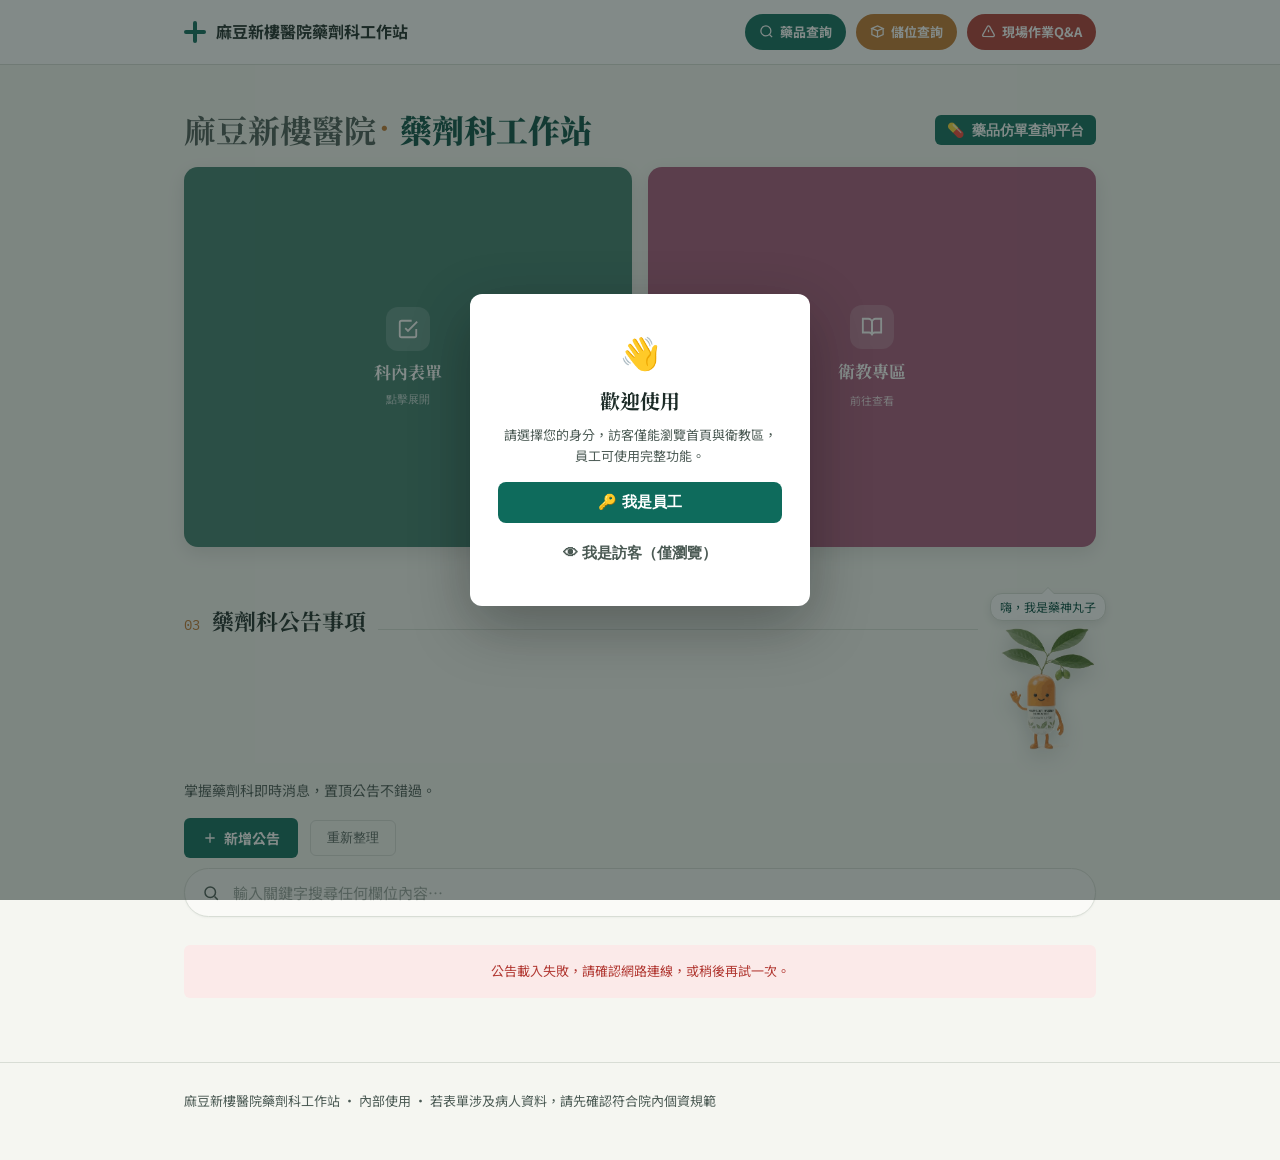
==== commit cbcdcd52: "Add files via upload" ====
--- a/index.html
+++ b/index.html
@@ -14,24 +14,24 @@
 <meta name="apple-mobile-web-app-title" content="藥劑科工作站">
 <style>
   .fda-marquee{
-    display:flex; align-items:center; gap:12px;
+    display:flex; align-items:center; gap:14px;
     background:#fdecea; border:1px solid #f3b7ae; border-radius:8px;
-    padding:8px 14px; margin:10px 0 4px; overflow:hidden;
+    padding:12px 16px; margin:10px 0 4px; overflow:hidden;
   }
   .fda-marquee-label{
-    flex:0 0 auto; font-weight:700; color:#b3261e; font-size:13px; white-space:nowrap;
+    flex:0 0 auto; font-weight:700; color:#b3261e; font-size:17px; white-space:nowrap;
   }
   .fda-marquee-track{
-    flex:1 1 auto; overflow:hidden; position:relative; height:20px;
+    flex:1 1 auto; overflow:hidden; position:relative; height:28px;
   }
   .fda-marquee-track ul{
     position:absolute; top:0; left:0; margin:0; padding:0; list-style:none;
-    display:flex; gap:48px; white-space:nowrap;
+    display:flex; gap:56px; white-space:nowrap;
     animation:fda-marquee-scroll 40s linear infinite;
   }
   .fda-marquee-track:hover ul{ animation-play-state:paused; }
   .fda-marquee-track ul li a{
-    color:#8a1c17; text-decoration:none; font-size:13px;
+    color:#8a1c17; text-decoration:none; font-size:17px;
   }
   .fda-marquee-track ul li a:hover{ text-decoration:underline; }
   @keyframes fda-marquee-scroll{
@@ -69,8 +69,8 @@
     <section class="hero-simple">
       <div class="hero-row">
         <h1><span class="hero-hospital">麻豆新樓醫院</span><span class="hero-dept">藥劑科工作站</span></h1>
-        <a class="visit-counter" href="https://online.lexi.com/lco/action/home" target="_blank" rel="noopener" style="text-decoration:none;">
-          <span class="visit-count-badge">💊 Lexidrug 藥物資料庫</span>
+        <a class="visit-counter" href="https://mcp.fda.gov.tw/藥品仿單查詢平台" target="_blank" rel="noopener" style="text-decoration:none;">
+          <span class="visit-count-badge">💊 藥品仿單查詢平台</span>
         </a>
       </div>
     </section>
@@ -757,7 +757,9 @@
       var itemsHtml = items.map(function(it){
         // FDA的連結是直接下載PDF/Word檔案，改用Google文件檢視器包一層，
         // 點擊後在瀏覽器分頁直接預覽內容，不用強制下載
-        var viewerUrl = 'https://docs.google.com/gview?url=' + encodeURIComponent(it.link) + '&embedded=true';
+        // 改連到自己的文件預覽包裝頁（pdf-viewer.html），裡面會把Google檢視器
+        // 內容放大顯示，打開就是比較大的畫面，不用自己再手動放大
+        var viewerUrl = 'pdf-viewer.html?url=' + encodeURIComponent(it.link);
         return '<li><a href="' + viewerUrl + '" target="_blank" rel="noopener">📌 ' +
                it.date + ' ' + escapeFdaHtml(it.title) + '</a></li>';
       }).join('');
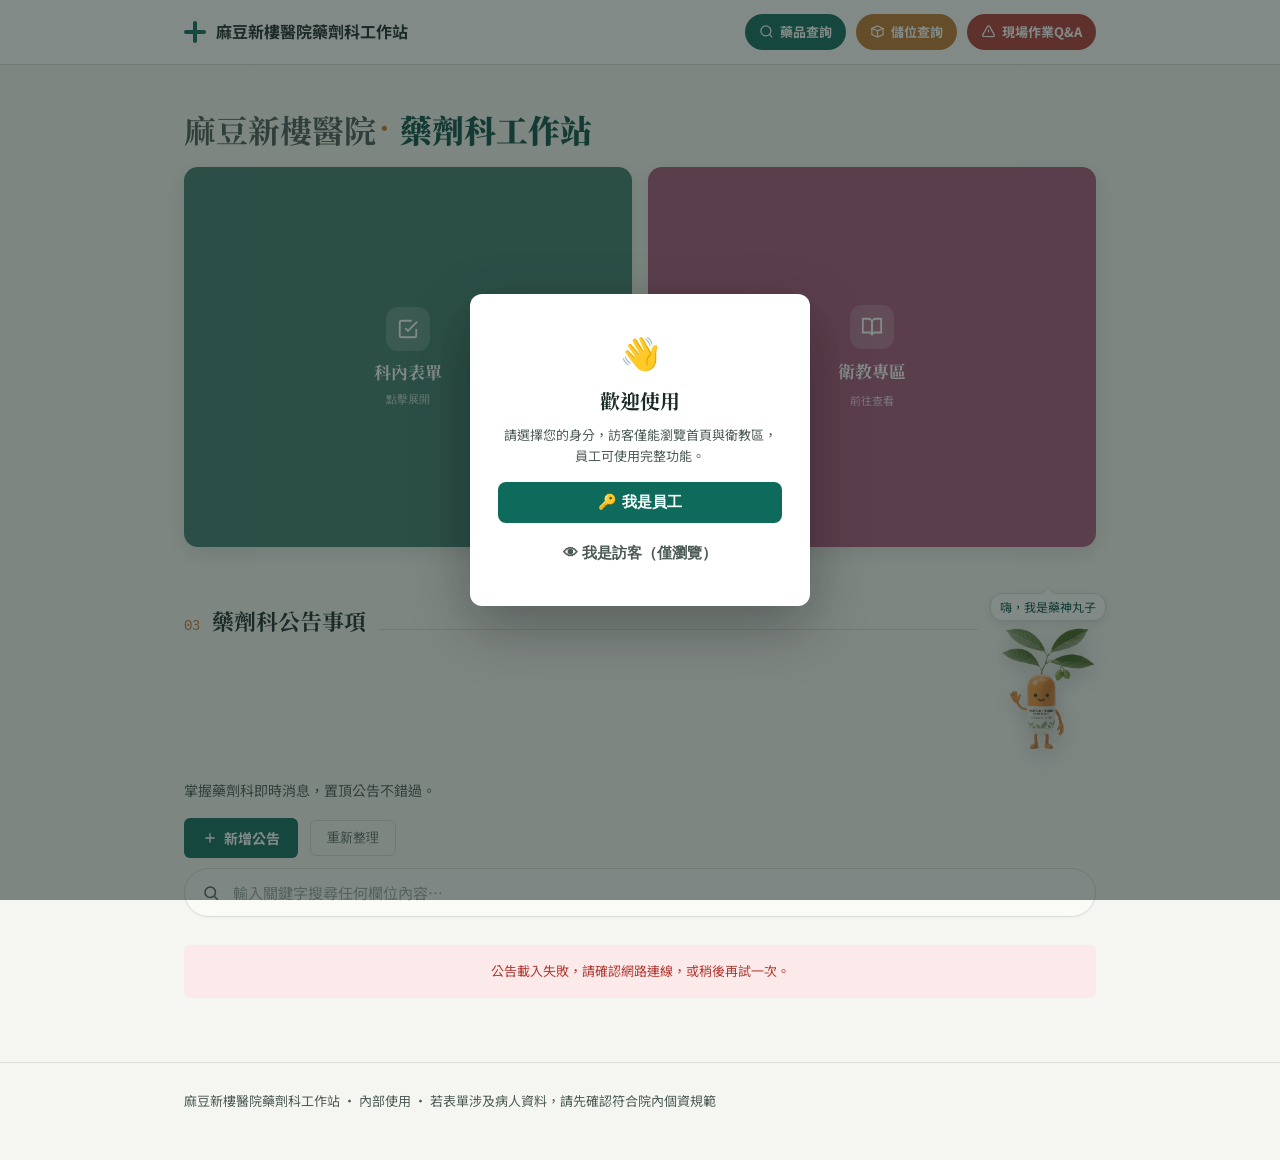
==== commit 925c7c99: "Add files via upload" ====
--- a/index.html
+++ b/index.html
@@ -27,7 +27,7 @@
   .fda-marquee-track ul{
     position:absolute; top:0; left:0; margin:0; padding:0; list-style:none;
     display:flex; gap:56px; white-space:nowrap;
-    animation:fda-marquee-scroll 40s linear infinite;
+    animation:fda-marquee-scroll 90s linear infinite;
   }
   .fda-marquee-track:hover ul{ animation-play-state:paused; }
   .fda-marquee-track ul li a{
@@ -69,9 +69,6 @@
     <section class="hero-simple">
       <div class="hero-row">
         <h1><span class="hero-hospital">麻豆新樓醫院</span><span class="hero-dept">藥劑科工作站</span></h1>
-        <a class="visit-counter" href="https://mcp.fda.gov.tw/藥品仿單查詢平台" target="_blank" rel="noopener" style="text-decoration:none;">
-          <span class="visit-count-badge">💊 藥品仿單查詢平台</span>
-        </a>
       </div>
     </section>
 
@@ -755,12 +752,10 @@
 
       var track = document.getElementById('fda-marquee-track');
       var itemsHtml = items.map(function(it){
-        // FDA的連結是直接下載PDF/Word檔案，改用Google文件檢視器包一層，
-        // 點擊後在瀏覽器分頁直接預覽內容，不用強制下載
-        // 改連到自己的文件預覽包裝頁（pdf-viewer.html），裡面會把Google檢視器
-        // 內容放大顯示，打開就是比較大的畫面，不用自己再手動放大
-        var viewerUrl = 'pdf-viewer.html?url=' + encodeURIComponent(it.link);
-        return '<li><a href="' + viewerUrl + '" target="_blank" rel="noopener">📌 ' +
+        // 資料來源已改成藥害救濟基金會「藥品安全訊息」網頁(tdrf.org.tw)，
+        // 每則都是正常網頁（不是強制下載PDF/Word），可以直接開新分頁顯示，
+        // 不用再像以前FDA原始連結那樣包一層pdf-viewer.html放大顯示
+        return '<li><a href="' + it.link + '" target="_blank" rel="noopener">📌 ' +
                it.date + ' ' + escapeFdaHtml(it.title) + '</a></li>';
       }).join('');
       // 內容複製兩份，讓橫向捲動可以無縫接軌
